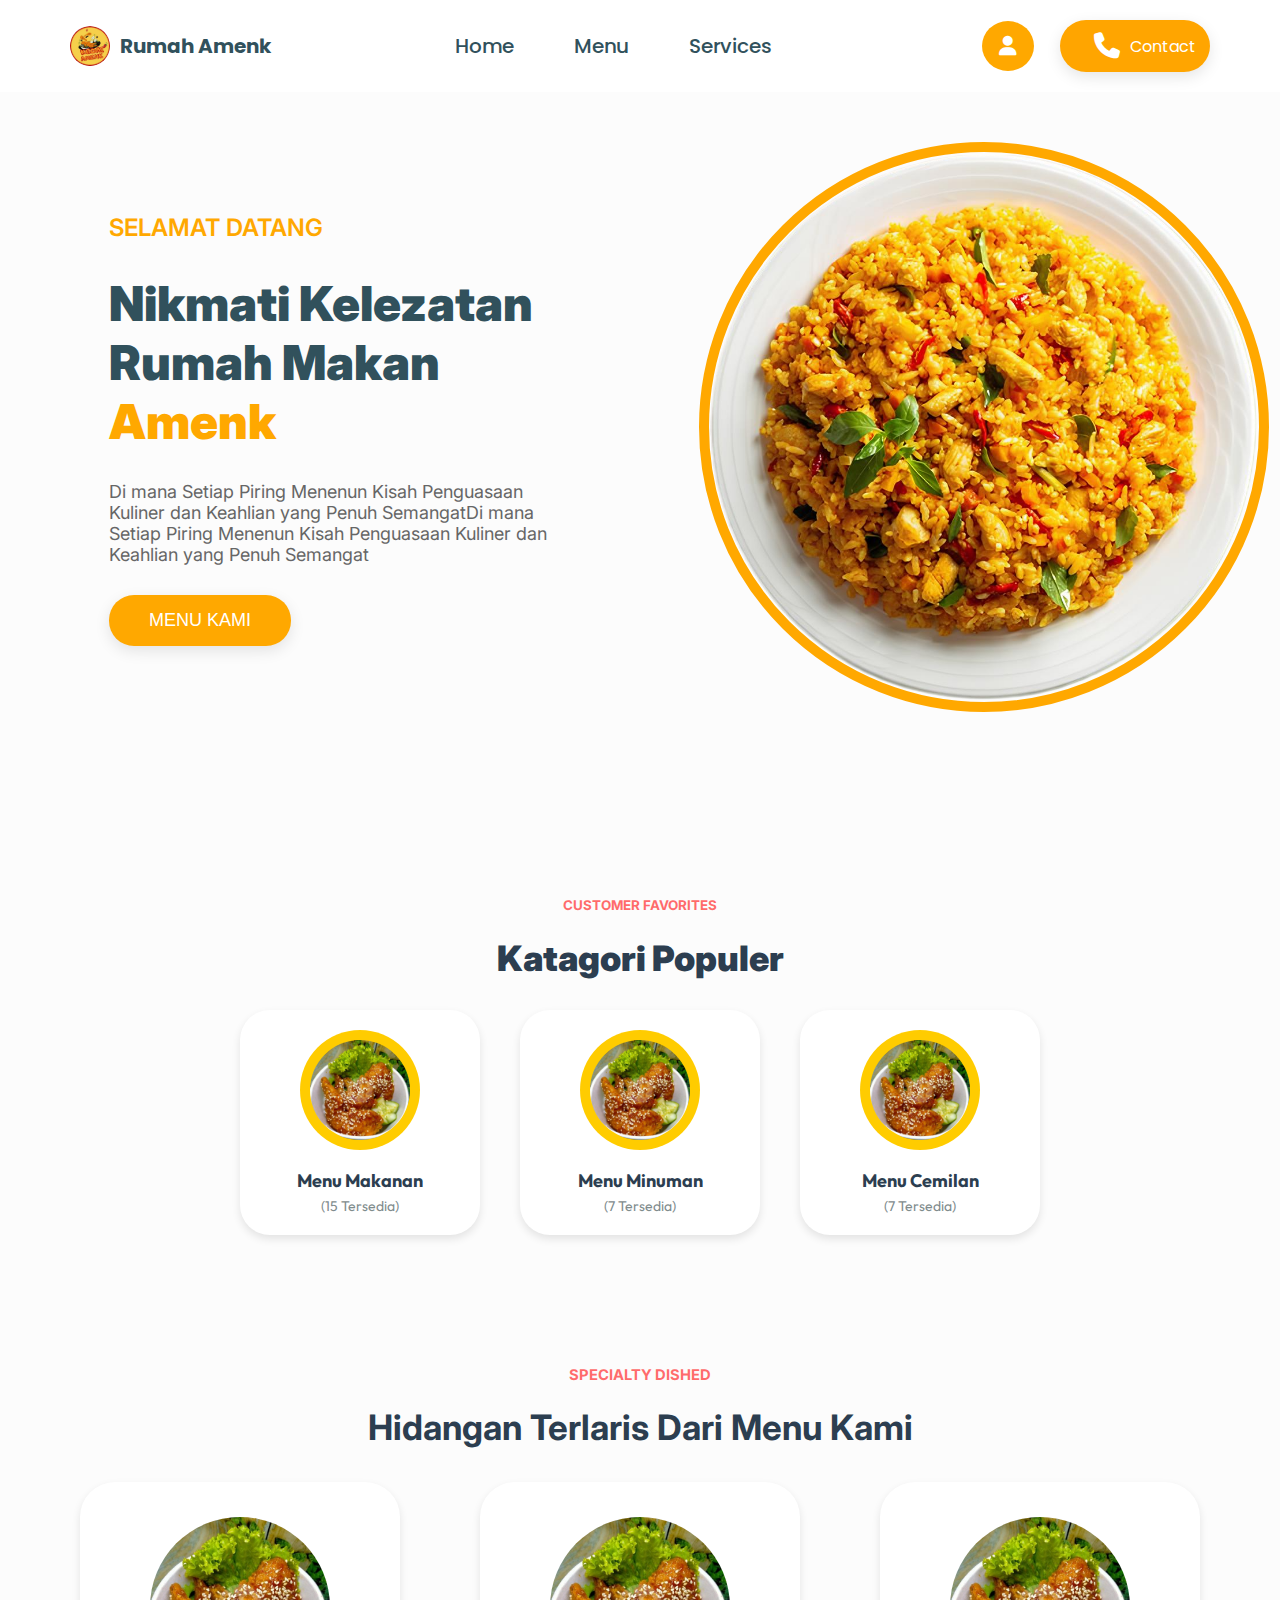
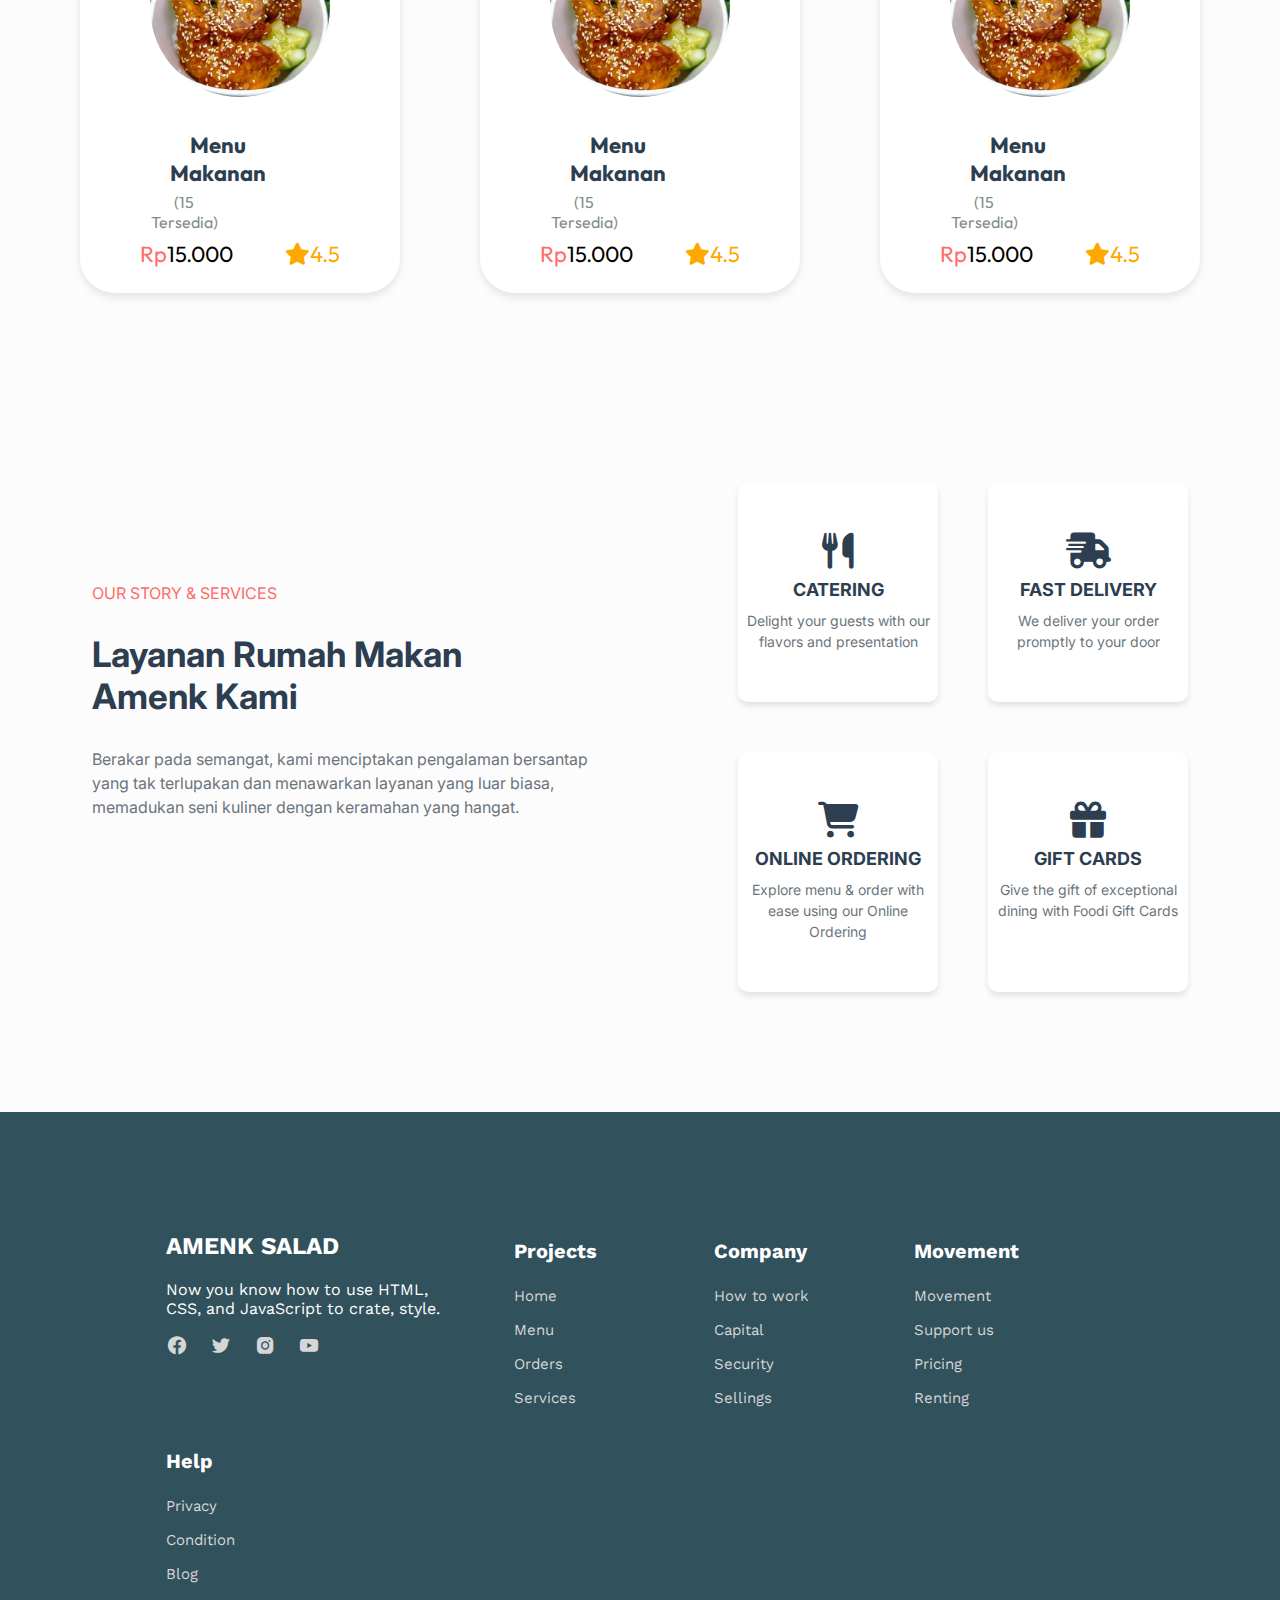
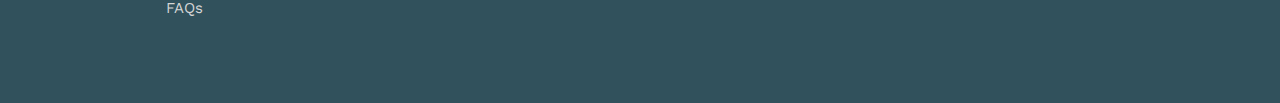
==== index.html @ 018db0a0 "fix" ====
<!DOCTYPE html>
<html lang="en">
<head>
    <meta charset="UTF-8">
    <meta name="viewport" content="width=device-width, initial-scale=1.0">
    <link href="/fontawesome-free-6.6.0-web/css/all.min.css " rel="stylesheet"/>
    <!-- Link Google Font -->
    <link rel="preconnect" href="https://fonts.gooleapis.com">
    <link rel="preconnect" href="https://fonts.gstatic.com" crossorigin>
    <link href="https://fonts.googleapis.com/css2?family=Work+Sans:wght@300;400;500;600;700;800;900&display=swap" rel="stylesheet"/>
    <!-- Link Google Font -->
    
    <!-- Boxicons Link -->
    <link rel="stylesheet"
    href="https://cdn.jsdelivr.net/npm/boxicons@latest/css/boxicons.min.css">
    <link rel="stylesheet"
    href="https://unpkg.com/boxicons@latest/css/boxicons.min.css">
    <!-- Boxicons Link -->

    <link rel="stylesheet" href="/CSS/style.css">
    <title>Rumah Amenk</title>
</head>
<body>
    <!-- navbar -->
    <nav>
        <div class="logo">
        <img
            alt="Logo of Rumah Amenk"
            src="/Kuning merah berilustrasi ayam geprek logo.jpg"
        />
        <span>Rumah Amenk</span>
        </div>
        <div class="menu">
        <a href="index.html">Home</a>
        <a href="menu.html">Menu</a>
        <!-- <a href="keranjang.html">Orders</a> -->
        <a href="#">Services</a>
        </div>
        <div class="icons">
            <!-- <a href="keranjang.html"><i class="fa-solid fa-cart-shopping"></i></a> -->
            <button class="jamet">
                <a href="Login.html"><i class="fa-solid fa-user"></i></a>
            </button>
            <button class="contact-btn">
                <i class="fa-solid fa-phone"></i>Contact
            </button>
        </div>
    </nav>
    <!-- navbar -->


    <!-- Halaman Pertama -->
    <div class="hero">
        <div class="text">
            <h2>SELAMAT DATANG</h2>
            <h1>Nikmati Kelezatan<br/>Rumah Makan
            <span>Amenk</span>
            </h1>
            <p>
                Di mana Setiap Piring Menenun Kisah Penguasaan Kuliner dan Keahlian yang Penuh SemangatDi mana Setiap Piring Menenun Kisah Penguasaan Kuliner dan Keahlian yang Penuh Semangat
            </p>
            <a href="menu.html"><button class="btn">MENU KAMI</button></a>
        </div>
            <div class="image">
                <img alt="A delicious plate of food from Rumah Amenk"  src="/Asset/SAVE_20241001_191543-fotor-bg-remover-20241001192220 (1).png" />
            </div>
        </div>
    <!-- Halaman Pertama -->   
    
    <!-- Halaman Kedua -->
        
        <div class="title">
            <div class="t1"><h6>CUSTOMER FAVORITES</h6></div>
            <div class="t2"><h6><span>Katagori Populer</span></h6></div>
        </div>

        <div class="cards">
            <div class="card">
                <img alt="Image of a burger" src="/Asset/Makanan Berat/Ayam Drakor.jpeg"/>
                <div class="card-title">Menu Makanan</div>
                <div class="card-subtitle">(15 Tersedia)</div>
            </div>
            <div class="card">
                <img alt="Image of a burger" src="/Asset/Makanan Berat/Ayam Drakor.jpeg"/>
                <div class="card-title">
                Menu Minuman
                </div>
                <div class="card-subtitle">
                (7 Tersedia)
                </div>
            </div>
            <div class="card">
                <img alt="Image of a burger" src="/Asset/Makanan Berat/Ayam Drakor.jpeg"/>
                <div class="card-title">
                Menu Cemilan
                </div>
                <div class="card-subtitle">
                (7 Tersedia)
                </div>
            </div>
        </div>
    <!-- Halaman Kedua -->
    
    <!-- Halaman Ketiga -->
    
    <div class="title-2">
        <div class="g1"><h6>SPECIALTY DISHED</h6></div>
        <div class="g2"><h6><span>Hidangan Terlaris Dari Menu Kami</span></h6></div>
    </div>

    <div class="makanan">
        <div class="menu-makanan">
            <img alt="Image of a burger" src="/Asset/Makanan Berat/Ayam Drakor.jpeg"/>
            <div class="alamak">
                <div class="menu-title">Menu Makanan</div>
                <div class="menu-subtitle">(15 Tersedia)</div>
            </div>

            <div class="harga">
                <div class="rp">
                    <div class="price"><span>Rp</span>15.000</div>
                </div>
                <div class="rating"><i class="fas fa-star"></i><span>4.5</span>
                </div>
            </div>
        </div>

        <div class="menu-makanan">
            <img alt="Image of a burger" src="/Asset/Makanan Berat/Ayam Drakor.jpeg"/>
            <div class="alamak">
                <div class="menu-title">Menu Makanan</div>
                <div class="menu-subtitle">(15 Tersedia)</div>
            </div>

            <div class="harga">
                <div class="rp">
                    <div class="price"><span>Rp</span>15.000</div>
                </div>
                <div class="rating"><i class="fas fa-star"></i><span>4.5</span>
                </div>
            </div>

        </div>

        <div class="menu-makanan">
            <img alt="Image of a burger" src="/Asset/Makanan Berat/Ayam Drakor.jpeg"/>
            <div class="alamak">
                <div class="menu-title">Menu Makanan</div>
                <div class="menu-subtitle">(15 Tersedia)</div>
            </div>

            <div class="harga">
                <div class="rp">
                    <div class="price"><span>Rp</span>15.000</div>
                </div>
                <div class="rating"><i class="fas fa-star"></i><span>4.5</span>
                </div>
            </div>

        </div>
    </div>
    <!-- halaman ketiga -->

    <!-- halama Keempat -->
    <div class="fantek">
        <div class="contak">
            <div class="aku">OUR STORY & SERVICES</div>
            <div class="titler">Layanan Rumah Makan<br>Amenk Kami</div>
            <div class="descriptionr">
                Berakar pada semangat, kami menciptakan pengalaman bersantap<br>  yang tak terlupakan dan menawarkan layanan yang luar biasa,<br>  memadukan seni kuliner dengan keramahan yang hangat.
            </div>
        </div>
        <div class="odol">
            <div class="services">
                <div class="service">
                    <i class="fas fa-utensils"></i>
                    <div class="service-titler">CATERING</div>
                    <div class="service-descriptionr">Delight your guests with our flavors and presentation</div>
                </div>
                <div class="service">
                    <i class="fas fa-shipping-fast"></i>
                    <div class="service-titler">FAST DELIVERY</div>
                    <div class="service-descriptionr">We deliver your order promptly to your door</div>
                </div>
            </div>
            <div class="services2">
                <div class="service">
                    <i class="fas fa-shopping-cart"></i>
                    <div class="service-titler">ONLINE ORDERING</div>
                    <div class="service-descriptionr">Explore menu & order with ease using our Online Ordering</div>
                </div>
                <div class="service">
                    <i class="fas fa-gift"></i>
                    <div class="service-titler">GIFT CARDS</div>
                    <div class="service-descriptionr">Give the gift of exceptional dining with Foodi Gift Cards</div>
                </div>
            </div>
        </div>
    </div>
    
    <!-- halama Keempat -->

        <!-- footer -->
        <footer>
            <section class="footer">
                <div class="footer-content">
                    <h2>AMENK SALAD</h2>
                    <p>Now you know how to use HTML, CSS, and JavaScript to crate, style.</p>
                    <div class="icon-foot">
                        <a href="#"><i class='bx bxl-facebook-circle'></i></a>
                        <a href="#"><i class='bx bxl-twitter' ></i></a>
                        <a href="#"><i class='bx bxl-instagram-alt' ></i></a>
                        <a href="#"><i class='bx bxl-youtube' ></i></a>
                    </div>
                </div>

                <div class="footer-content">
                    <h4>Projects</h4>
                    <li><a href="index.html">Home</a></li>
                    <li><a href="menu.html">Menu</a></li>
                    <li><a href="keranjang.html">Orders</a></li>
                    <li><a href="#">Services</a></li>
                </div>

                <div class="footer-content">
                    <h4>Company</h4>
                    <li><a href="#">How to work</a></li>
                    <li><a href="#">Capital</a></li>
                    <li><a href="#">Security</a></li>
                    <li><a href="#">Sellings</a></li>
                </div>

                <div class="footer-content">
                    <h4>Movement</h4>
                    <li><a href="#">Movement</a></li>
                    <li><a href="#">Support us</a></li>
                    <li><a href="#">Pricing</a></li>
                    <li><a href="#">Renting</a></li>
                </div>

                <div class="footer-content">
                    <h4>Help</h4>
                    <li><a href="#">Privacy</a></li>
                    <li><a href="#">Condition</a></li>
                    <li><a href="#">Blog</a></li>
                    <li><a href="#">FAQs</a></li>
                </div>

            </section>
        </footer>
        <!-- footer -->      
        <script src="/JS/navbar.js"></script>
</body>
</html>
---- CSS/style.css ----
@import url('https://fonts.googleapis.com/css2?family=Inter:ital,opsz,wght@0,14..32,100..900;1,14..32,100..900&family=Outfit:wght@100..900&family=Poppins:wght@100;400;500;600;700&display=swap');

body {

    margin: 0;
    padding: 0;
    background-color: #fcfcfc;
}

/* nav .logo img {
    height: 50px;
    width: 50px;
} */


/* navbar */
nav {
    font-family: "Poppins", sans-serif;
    font-weight: 500;
    font-style: normal;
    display: flex;
    justify-content: space-between;
    align-items: center;
    padding: 20px 0px 20px 0px;
    background-color: #ffffff;
}
nav .logo {
    font-family: "Poppins", sans-serif;
    font-weight: 600;
    font-style: normal;
    display: flex;
    align-items: center;
    margin-left: 70px;
}
nav .logo img {
    height: 40px;
    margin-right: 10px;
    border-radius: 50%;
}
nav .logo span {
    font-size: 20px;
    font-weight: bold;
    color: #31515C; 
}
nav .menu {
    display: flex;
    align-items: center;
}
nav .menu a {
    margin: 0 30px;
    text-decoration: none;
    color: #31515C;
    font-size: 20px;
    transition: all .40s ease;
}
nav .menu a:hover {
    color: #FFA800;
}
nav .menu a.active {
    color: #FFA800;
}
nav .icons {
    display: flex;
}

nav .icons i {
    cursor: pointer;
    font-size: 26px;
    margin: 0 20px;
    color: #FFA800;
}

nav .jamet {
    font-family: 'poppins', serif;
    border: none;
    cursor: pointer;
    background-color: #fff;
    i {
        background-color: #ffa800;
    color: #ffffff;
    padding: 15px 17px 15px 17px;
    margin-right: 20px;
    border: none;
    border-radius: 50% 50% 50% 50%;
    }
}

nav .jamet i {
    color: #ffffff;
    font-size: 20px;
}


nav .contact-btn {
    font-family: 'poppins', serif;
    background-color: #ffa500;
    color: #ffffff;
    padding: 8px 14px;
    margin-right: 70px;
    border: none;
    border-radius: 30px;
    font-size: 16px;
    cursor: pointer;
    display: flex;
    align-items: center;
    box-shadow: 0 5px 15px rgba(0, 0, 0, 0.1);
    transition: background-color 0.3s ease;
}

nav .contact-btn i {
    margin-right: 10px;
    color: #ffffff;
}
nav .contact-btn:hover {
    background-color: #FFA800;
    
}
/* navbar */

/* halaman Pertama */

/* .container {
    width: 100%;
    height: 100%;
} */

.hero {
    font-family: "Inter", sans-serif;
    font-weight: 200;
    display: flex;
    justify-content: space-around;
    align-items: center;
    padding: 50px;
}
.hero .text {
    max-width: 40%;
}

.hero .text h2 {
    font-family: "Inter", sans-serif;
    font-weight: 600;
    font-style: normal;
    padding-bottom: 2rem;
    font-size: 24px;
    color: #FFA800;
    margin: 0;
}
.hero .text h1 {
    font-family: "Inter", sans-serif;
    font-weight:900;

    font-size: 48px;
    color: #31515C;
    margin: 0;
}
.hero .text h1 span {
    color: #FFA800;
}
.hero .text p {
    font-family: "Inter", sans-serif;
    font-weight: 400;
    padding-bottom: 10px;
    padding-top: 10px;
    font-size: 18px;
    color: #666666;
    margin: 20px 0;
}

/* .hero .btn {
    
} */

.hero .text .btn {
    background-color: #FFA800;
    color: #ffffff;
    padding: 15px 40px;
    border: none;    
    border-radius: 25px;
    font-size: 18px;
    cursor: pointer;
    box-shadow: 0 5px 15px rgba(0, 0, 0, 0.1);
    transition: all .40s ease;
    transition: background-color 0.3s ease;
}
.hero .text .btn:hover {
    background-color: #31515C;
}
.hero .image {
    max-width: 40%;
}
.hero .image img {
    height: 55  0px;
    width: 550px;
    border-radius: 50%;
    border: 10px solid #FFA800;
}
/* halaman Pertama */

/* halaman Kedua */


.title {
    display: flex;
    color: #ff6b6b;
    font-size: 20px;
    align-items: center;
    justify-content: center;
    flex-direction: column;
    font-family: 'inter',serif;
    padding-top: 100px;
}

.title .t1 {
    height: 40px;
}


.title span {
    color: #2c3e50;
    font-size: 35px;
    font-weight: 900;
}
.cards {
    font-family: 'outfit',serif;
    display: flex;
    justify-content: center;
    gap: 40px;
}
.card {
    background-color: #ffffff;
    border-radius: 30px;
    box-shadow: 0 4px 8px rgba(0, 0, 0, 0.1);
    width: 200px;
    padding: 20px;
    /* cursor: pointer; */
    transition: all .40s ease;
    text-align: center;
}

.cards .card:hover {
    transform: translateY(-5px) translateX(-5px); 
}
.card img {
    width: 100px;
    height: 100px;
    border-radius: 50%;
    background-color: #ffcc00;
    padding: 10px;
}
.card-title {
    color: #2c3e50;
    font-size: 18px;
    font-weight: bold;
    margin-top: 15px;
}
.card-subtitle {
    color: #7f8c8d;
    font-size: 14px;
    margin-top: 5px;
}
/* halaman Kedua */

/* halaman Ketiga */

    .title-2 {
        display: flex;
        color: #ff6b6b;
        font-size: 22px;
        justify-content: center;
        align-items: center;
        flex-direction: column;
        font-family: 'inter',serif;
        padding-top: 6rem;
    }
    
    .title-2 .g1 {
        height: 40px;
    }
    
    
    .title-2 span {
        color: #2c3e50;
        font-size: 35px;
        font-weight: bold;
    }

    .makanan {
        font-family: 'outfit',serif;
        display: flex;
        justify-content: center;
        gap: 80px;
    }
    .menu-makanan {
        background-color: #ffffff;
        border-radius: 35px;
        box-shadow: 0 4px 8px rgba(0, 0, 0, 0.1);
        width: 200px;
        text-align: center;
        padding: 25px 60px;
        transition: all .90s ease;
    }
    
    .menu-makanan img {
        width: 180px;
        height: 180px;
        border-radius: 50%;
        padding: 10px;
    }
    .menu-title {
        color: #2c3e50;
        font-size: 22px;
        font-weight: bold;
        padding-right: 45px;
        padding-top: 20px;
    }

    .menu-subtitle {
        color: #7f8c8d;
        font-size: 16px;
        margin-top: 5px;
        height: 28px;
        padding-right: 112px;
    }

    .menu-makanan .harga {
        display: flex;
        justify-content: space-between;
        padding-top: 20px;
    }
    .menu-makanan .rp {
        font-family: 'outfit',serif;
    }

    .menu-makanan .price {
        font-weight: medium;
        font-size: 22px;
    }
    .menu-makanan .price span {
        color: #ff6b6b;
        font-weight: medium;
    }

    .menu-makanan .rating {
        color: #FFA800;
        font-family: 'outfit',serif;
    }

    .menu-makanan .rating i {
    font-size: 22px;
    }

    .menu-makanan .rating span {
        font-size: 22px;
    }

    .makanan .menu-makanan:hover {
        transform: translateY(-8px) translateX(-8px); 
    }

/* halaman Ketiga */


/* halama Keempat  */
.fantek {
    text-align: left;
    padding: 20px;
    margin: 170px 0px 100px 0px;
    display: flex;
    justify-content: center ;
    font-family: 'inter',serif;
}

.fantek .contak {
    font-size: 22px;
    margin: 100px 100px 0px 0px;
}

.aku {
    color: #ff6b6b;
    font-size: 16px;
    font-weight: medium;
    margin-bottom: 30px;
}

.titler {
    color: #2d3e50;
    font-size: 35px;
    font-weight: bold;
    margin-bottom: 30px;
}

.descriptionr {
    color: #6c757d;
    font-size: 16px;
    line-height: 1.5;
    margin-bottom: 30px;
}

.odol .services {
    display: flex;
    flex-direction: row;
    padding-bottom: 50px;

}

.odol .services2 {
    display: flex;
    flex-direction: row;
}

.service {
    background-color: #ffffff;
    border-radius: 10px;
    box-shadow: 0 4px 6px rgba(0, 0, 0, 0.1);
    padding: 50px 0px 50px 0px;
    margin-left: 50px;
    text-align: center;
    flex: 1 1 calc(50% - 20px);
    cursor: pointer;
    transition: all .40s ease;
    max-width: 200px;
}

.service:hover {
    background-color: #FFA800;
    color: #fff;
    i{
        color: #fff;
    } 
    .service-titler {
        color: #fff;
    }
    .service-descriptionr {
        color: #fff;
    }
}

.service i {
    font-size: 36px;
    color: #2d3e50;
    margin-bottom: 10px;
}
.service-titler {
    color: #2d3e50;
    font-size: 18px;
    font-weight: bold;
    margin: 0 0 10px 0;
}
.service-descriptionr {
    color: #6c757d;
    font-size: 14px;
    line-height: 1.5;
}

/* halama Keempat  */


/* footer */    

footer {
    height: 100%;
    width: 100%;
    background: #31515C;
    text-decoration: none;
    list-style: none;
    font-family: 'Work Sans', sans-serif;
}

section {
    padding: 100px 13% 70px;
}

.footer {
    display: grid;
    grid-template-columns: repeat(auto-fit,minmax(200px, auto));
    gap: 3.5 rem;
    background: #31515C;
    left: 0;
    right: 0;
    bottom: 0;
}

.footer-content{
    margin-right: 70px;
    color: #fff;
}

.footer-content h2 {
    font-weight: bolder;
    
}

.footer-content h4{
    color: #fff;
    margin-bottom: 1.5rem;
    font-size: 20px;
}

.footer-content li{
    margin-bottom: 16px;
}

.footer-content li a {
    display: block;
    color: #d6d6d6;
    text-decoration: none;
    list-style: none;
    font-size: 15px;
    font-weight: 400;
    transition: all .40s ease;
}


.footer-content li a:hover {
    transform: translateY(-3px) translateX(-5px);
    color: #fff;
}

.footer-conter p {
    color: #d6d6d6;
    font-size: 16px;
    line-height: 30px;
    margin: 20px 0;
}

.icon-foot a{
    display: inline-block;
    font-size: 22px;
    color: #d6d6d6;
    margin-right: 17px;
    transition: all .40s ease;
}

.icon-foot a:hover {
    color: #fff;
    transform: translateY(-5px);
}

/* @media (max max-width:1690){
    section {
        padding: 50px 5% 50px;
    }
}

@media (max max-width:1120px){
    .footer {
        display: grid;
        grid-template-columns: repeat(auto-fit,minmax(300px, auto));
        gap: 2 rem;
    }
}

@media (max max-width:700px){
    .footer {
        display: grid;
        grid-template-columns: repeat(auto-fit,minmax(150px, auto));
        gap: 2.5rem;
    }
} */

/* footer */































/* Footer */
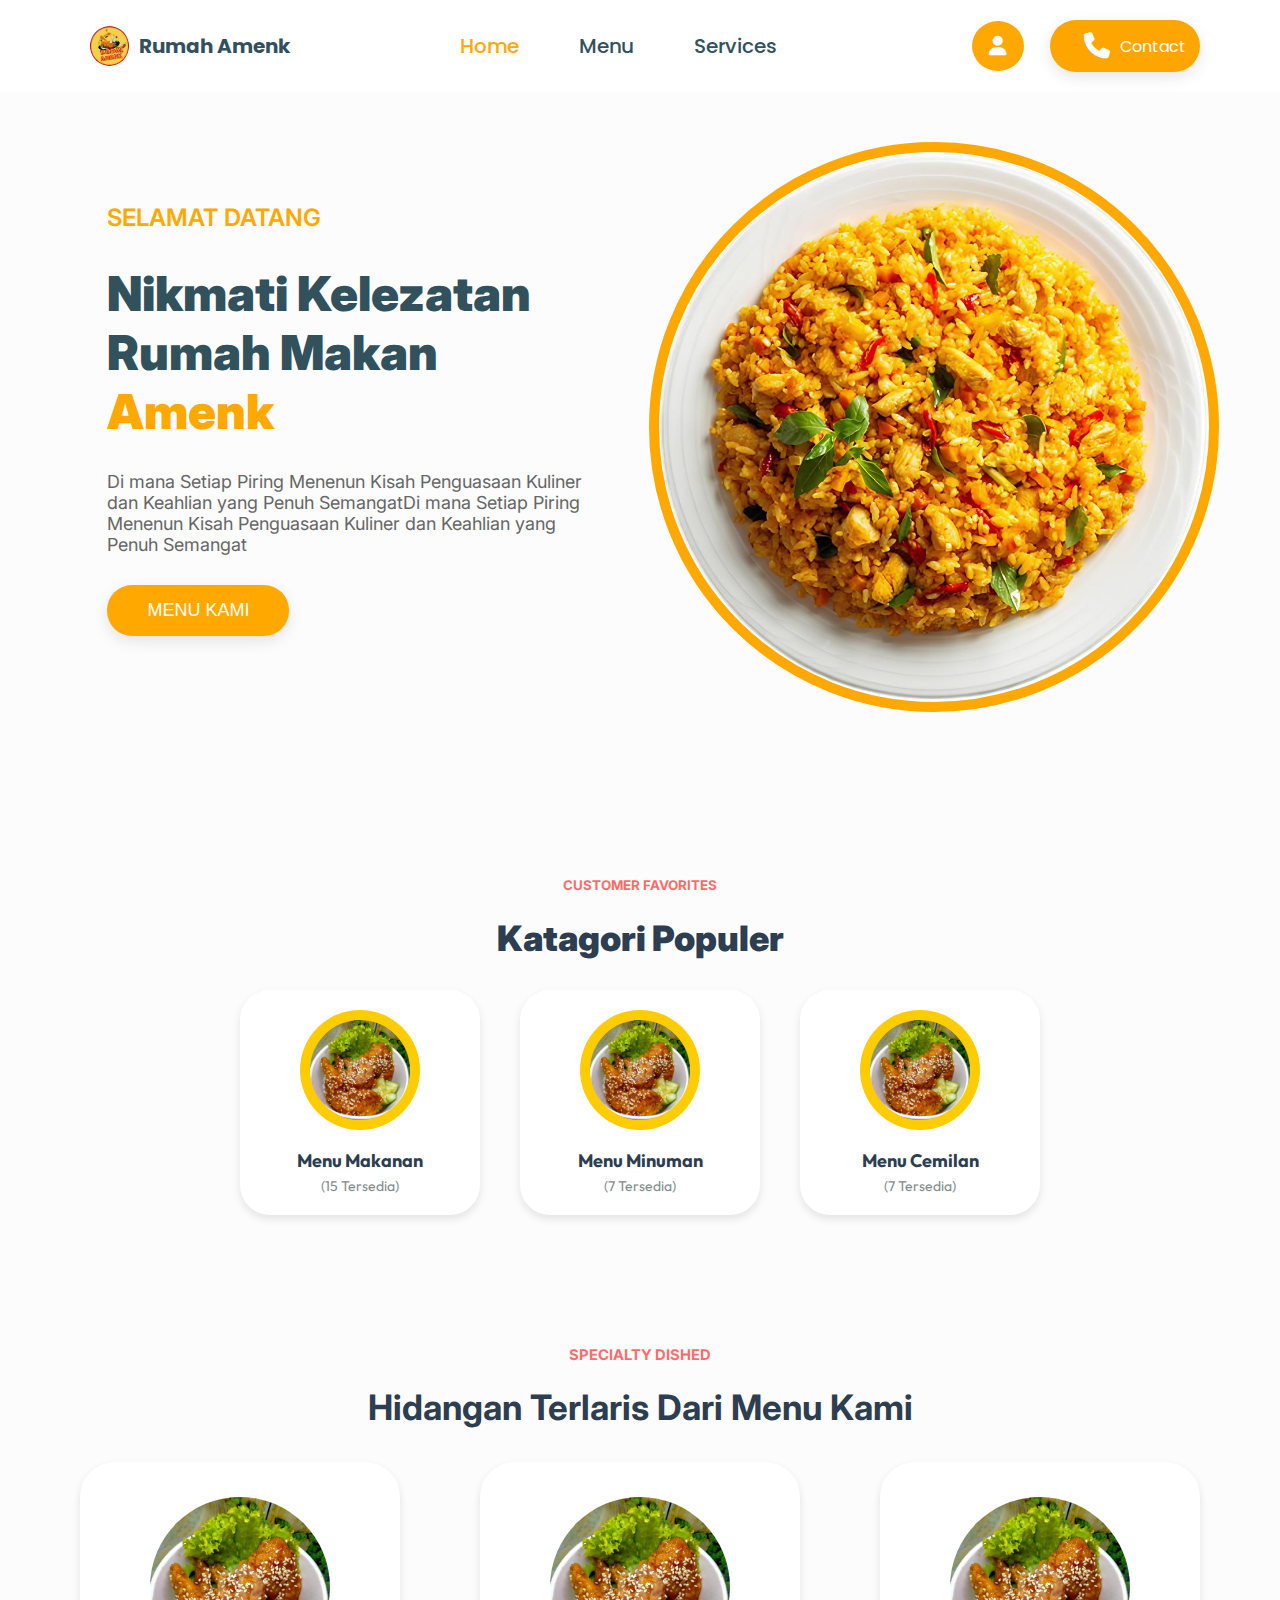
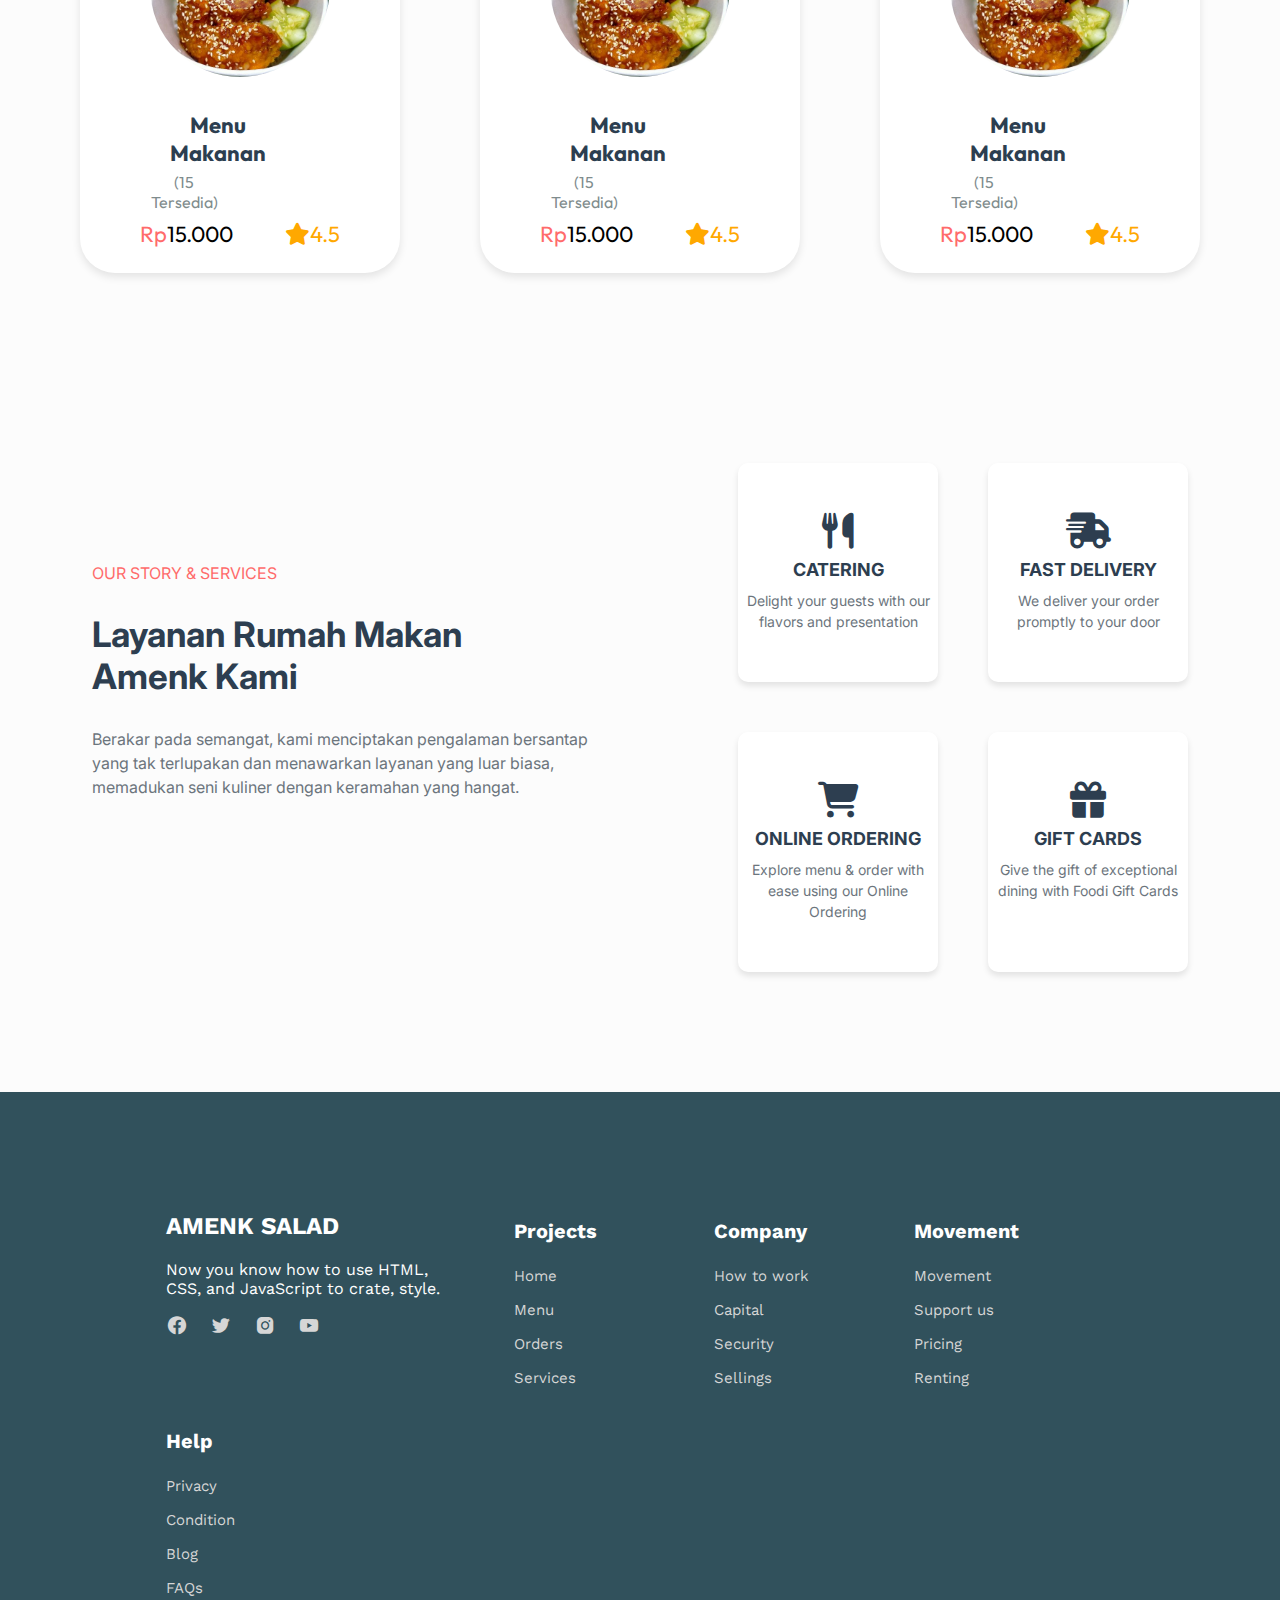
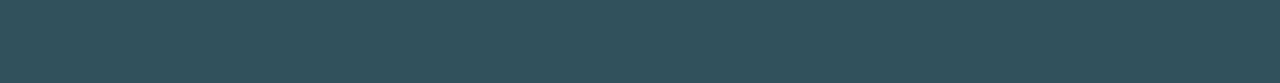
==== commit 89c46bfb: "fix" ====
--- a/index.html
+++ b/index.html
@@ -31,7 +31,7 @@
         <span>Rumah Amenk</span>
         </div>
         <div class="menu">
-        <a href="index.html">Home</a>
+        <a class="active" href="index.html">Home</a>
         <a href="menu.html">Menu</a>
         <!-- <a href="keranjang.html">Orders</a> -->
         <a href="#">Services</a>
--- a/CSS/style.css
+++ b/CSS/style.css
@@ -19,7 +19,7 @@
     font-weight: 500;
     font-style: normal;
     display: flex;
-    justify-content: space-between;
+    justify-content: space-around;
     align-items: center;
     padding: 20px 0px 20px 0px;
     background-color: #ffffff;
@@ -30,7 +30,7 @@
     font-style: normal;
     display: flex;
     align-items: center;
-    margin-left: 70px;
+    margin-left: 20px;
 }
 nav .logo img {
     height: 40px;
@@ -42,6 +42,11 @@
     font-weight: bold;
     color: #31515C; 
 }
+
+nav .active {
+    color: #FFA800;
+}
+
 nav .menu {
     display: flex;
     align-items: center;
@@ -96,7 +101,7 @@
     background-color: #ffa500;
     color: #ffffff;
     padding: 8px 14px;
-    margin-right: 70px;
+    margin-right: 10px;
     border: none;
     border-radius: 30px;
     font-size: 16px;
@@ -130,10 +135,12 @@
     display: flex;
     justify-content: space-around;
     align-items: center;
-    padding: 50px;
+    width: 95%;
+    padding: 30px 0px 30px 30px;
 }
 .hero .text {
     max-width: 40%;
+    margin-left: 50px;
 }
 
 .hero .text h2 {
@@ -186,11 +193,13 @@
     background-color: #31515C;
 }
 .hero .image {
-    max-width: 40%;
+    max-width: 50%;
+    max-height: 50%;
 }
 .hero .image img {
-    height: 55  0px;
+    height: 550px;
     width: 550px;
+    margin-top: 20px;
     border-radius: 50%;
     border: 10px solid #FFA800;
 }
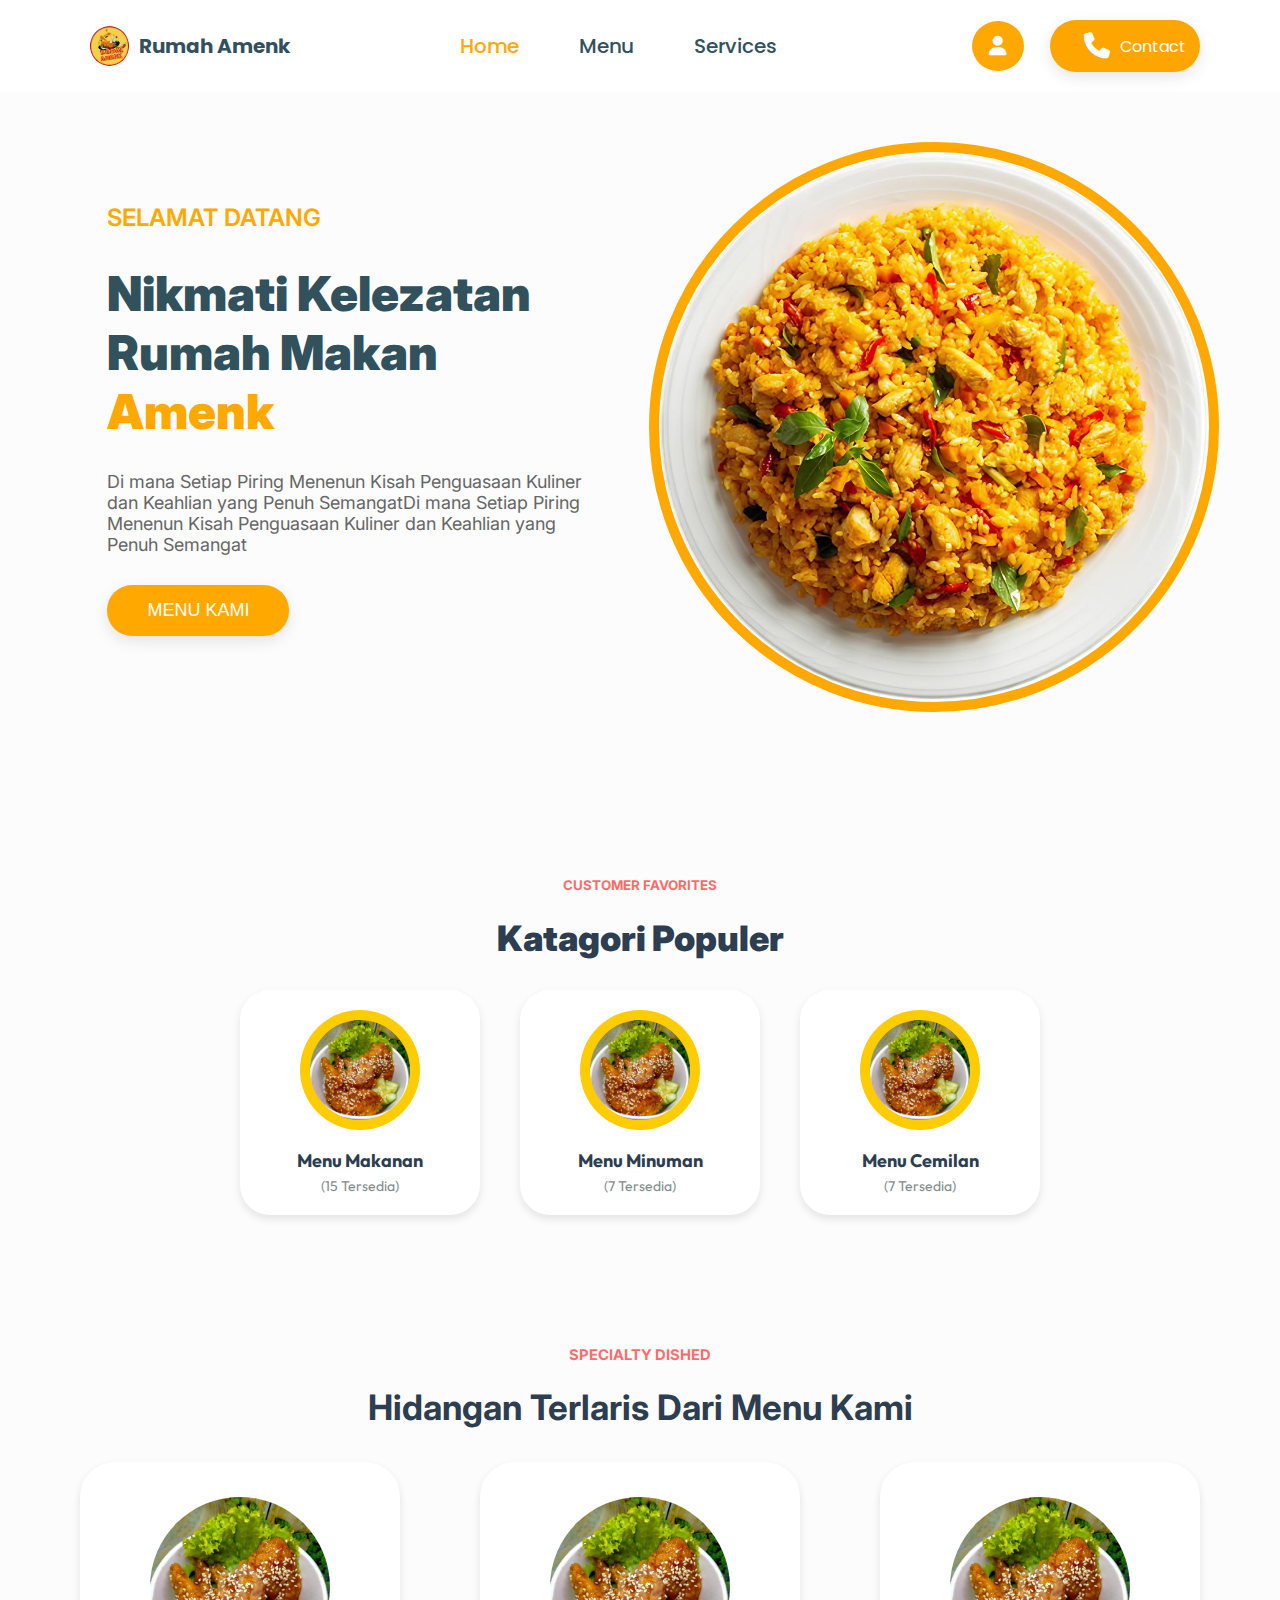
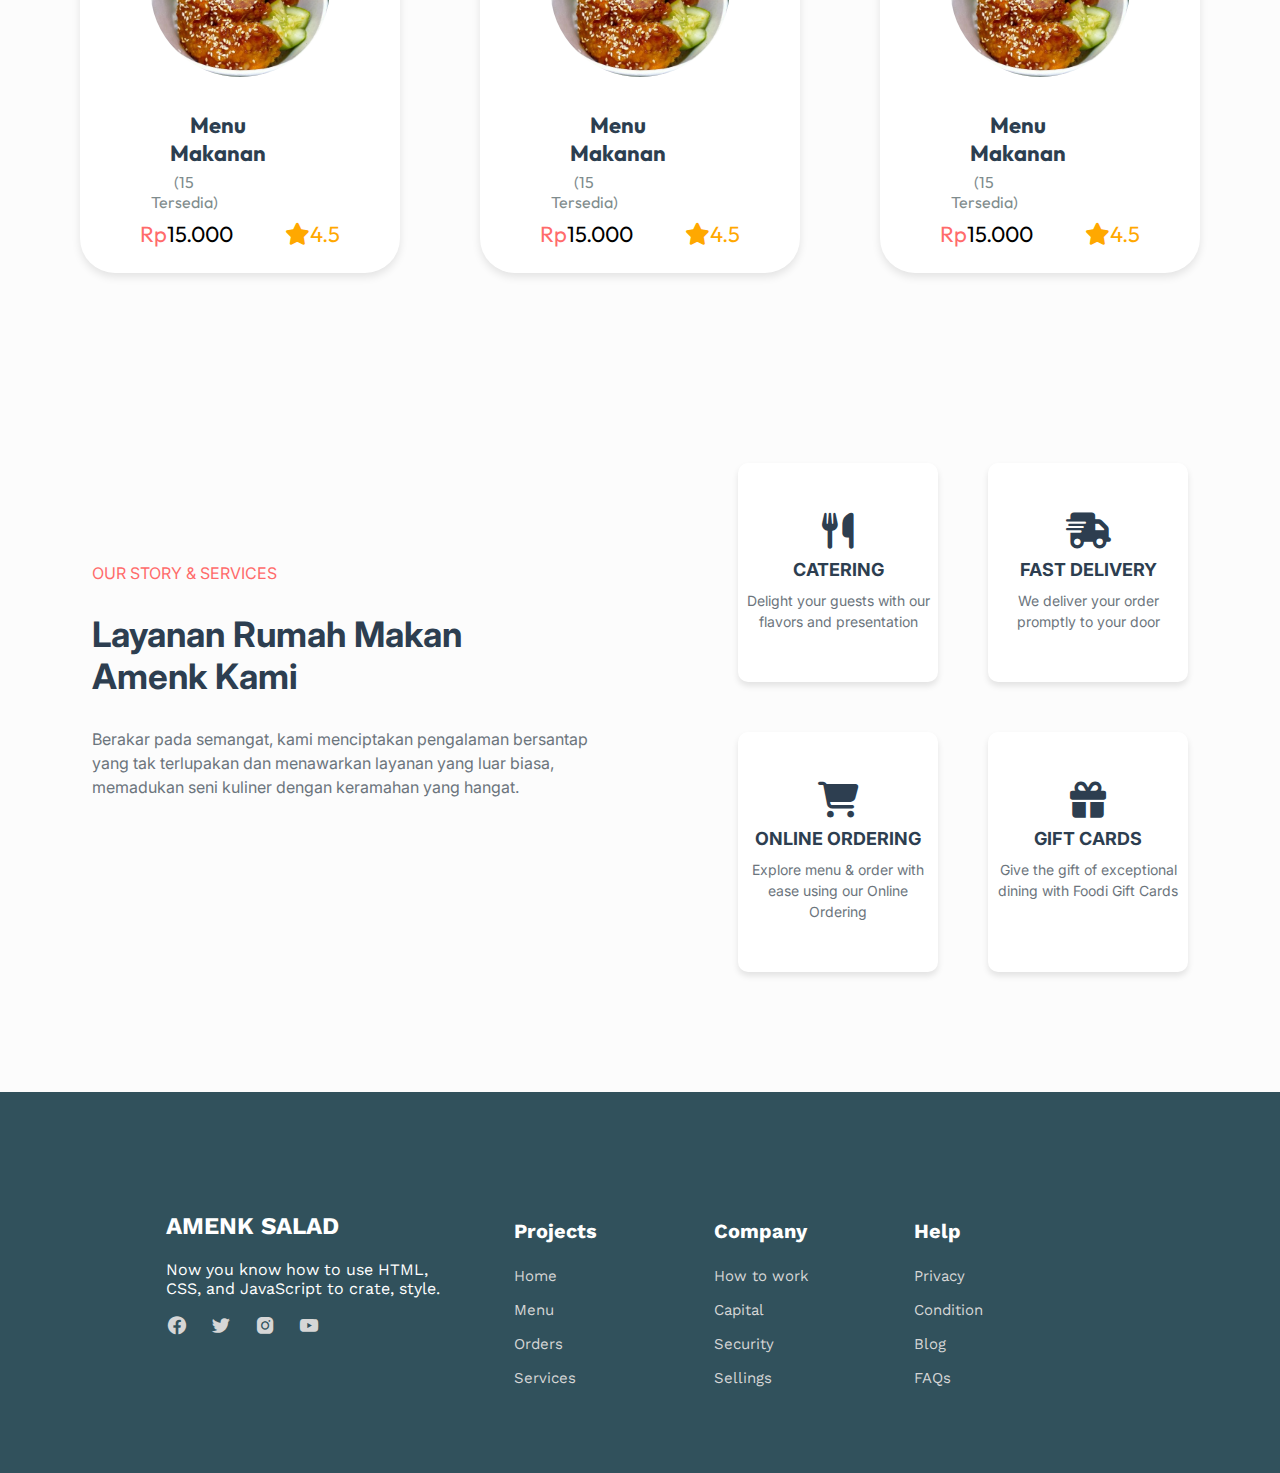
==== commit 30fc8248: "fix" ====
--- a/index.html
+++ b/index.html
@@ -231,14 +231,6 @@
                 </div>
 
                 <div class="footer-content">
-                    <h4>Movement</h4>
-                    <li><a href="#">Movement</a></li>
-                    <li><a href="#">Support us</a></li>
-                    <li><a href="#">Pricing</a></li>
-                    <li><a href="#">Renting</a></li>
-                </div>
-
-                <div class="footer-content">
                     <h4>Help</h4>
                     <li><a href="#">Privacy</a></li>
                     <li><a href="#">Condition</a></li>
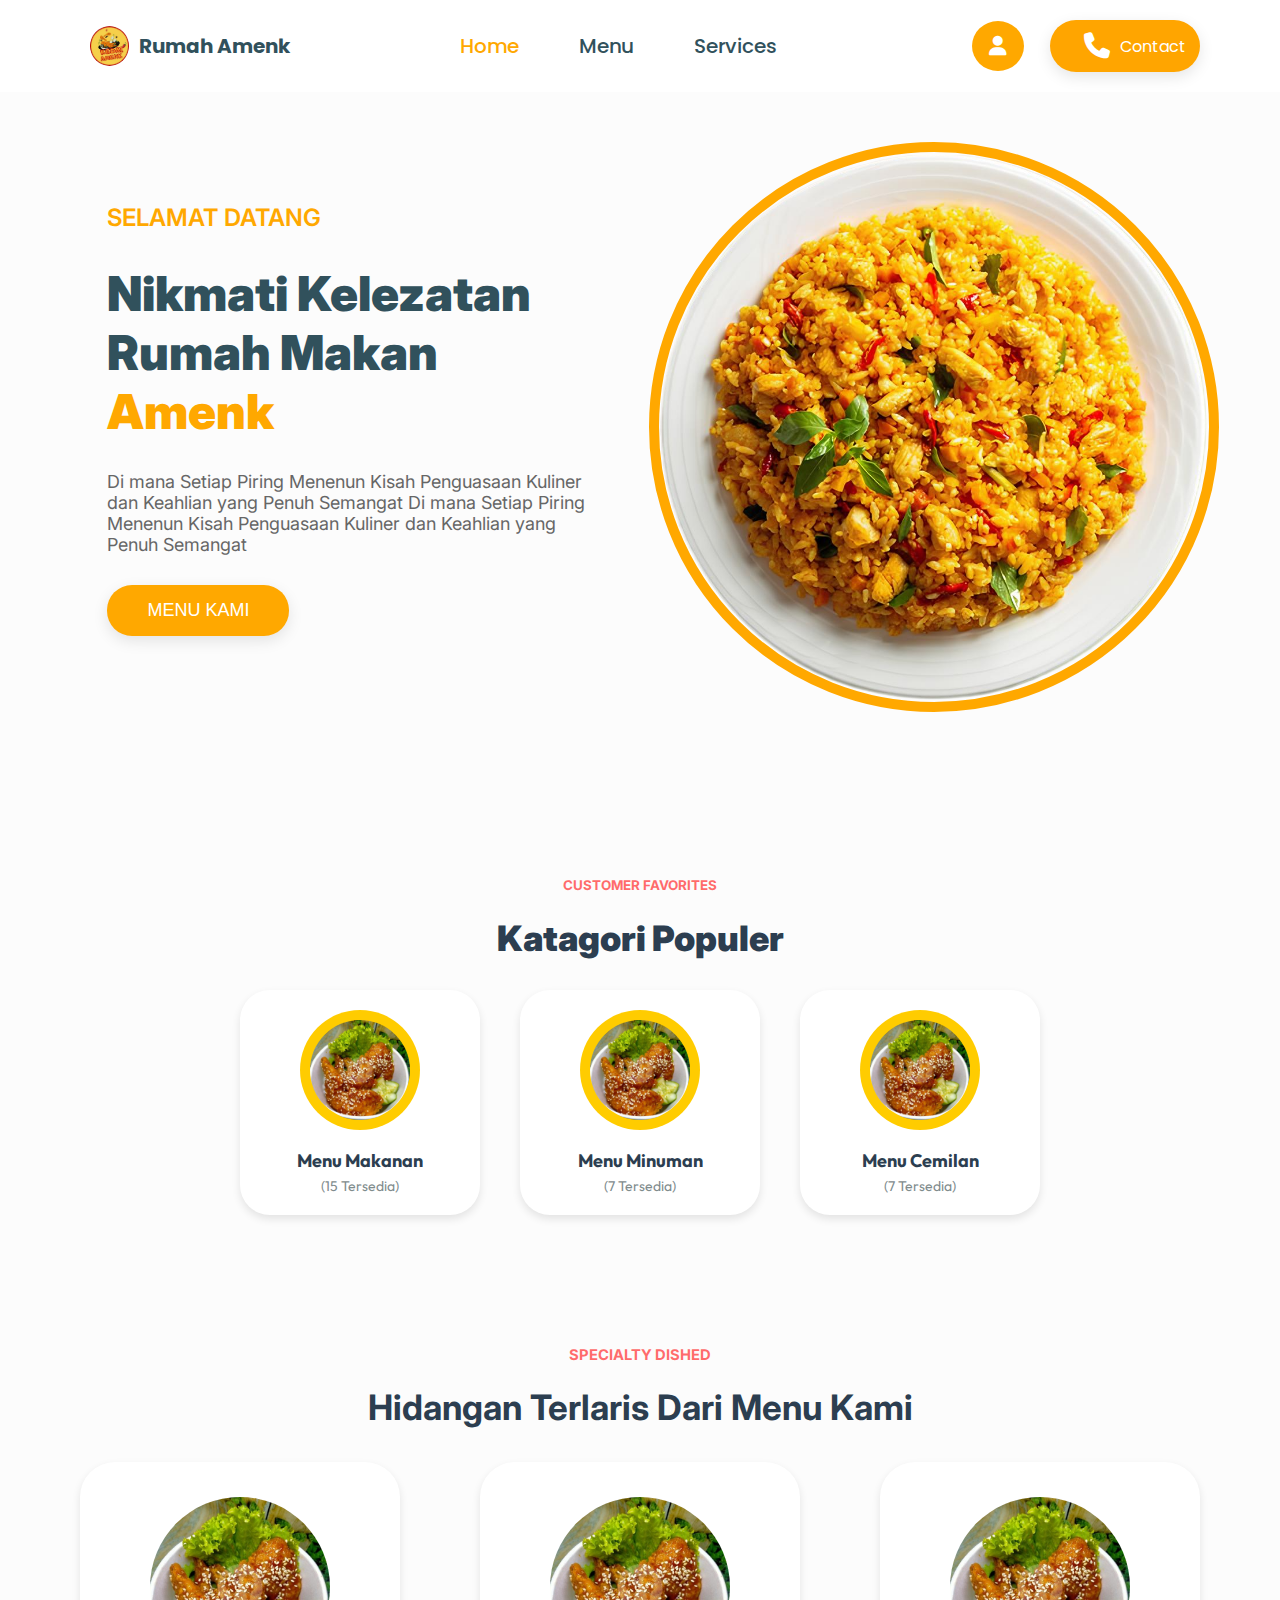
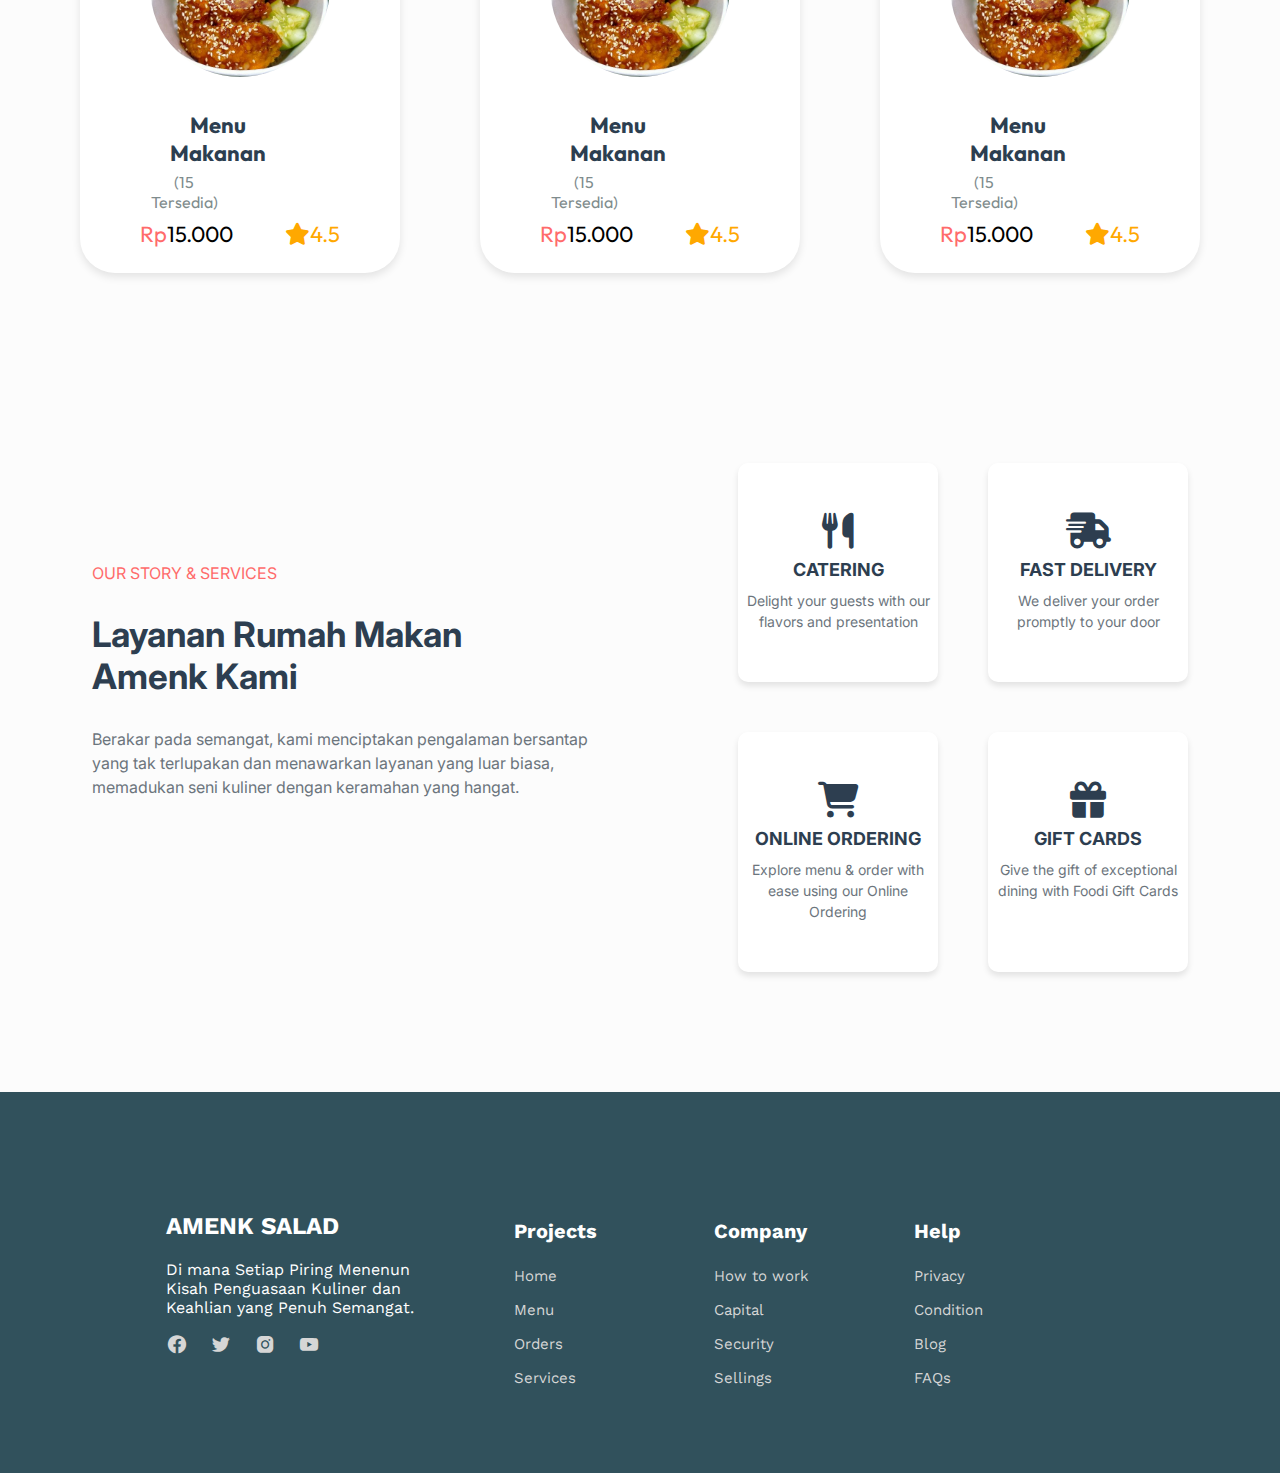
==== commit e7f3483e: "fix" ====
--- a/index.html
+++ b/index.html
@@ -57,7 +57,7 @@
             <span>Amenk</span>
             </h1>
             <p>
-                Di mana Setiap Piring Menenun Kisah Penguasaan Kuliner dan Keahlian yang Penuh SemangatDi mana Setiap Piring Menenun Kisah Penguasaan Kuliner dan Keahlian yang Penuh Semangat
+                Di mana Setiap Piring Menenun Kisah Penguasaan Kuliner dan Keahlian yang Penuh Semangat Di mana Setiap Piring Menenun Kisah Penguasaan Kuliner dan Keahlian yang Penuh Semangat
             </p>
             <a href="menu.html"><button class="btn">MENU KAMI</button></a>
         </div>
@@ -205,7 +205,7 @@
             <section class="footer">
                 <div class="footer-content">
                     <h2>AMENK SALAD</h2>
-                    <p>Now you know how to use HTML, CSS, and JavaScript to crate, style.</p>
+                    <p>Di mana Setiap Piring Menenun Kisah Penguasaan Kuliner dan Keahlian yang Penuh Semangat.</p>
                     <div class="icon-foot">
                         <a href="#"><i class='bx bxl-facebook-circle'></i></a>
                         <a href="#"><i class='bx bxl-twitter' ></i></a>
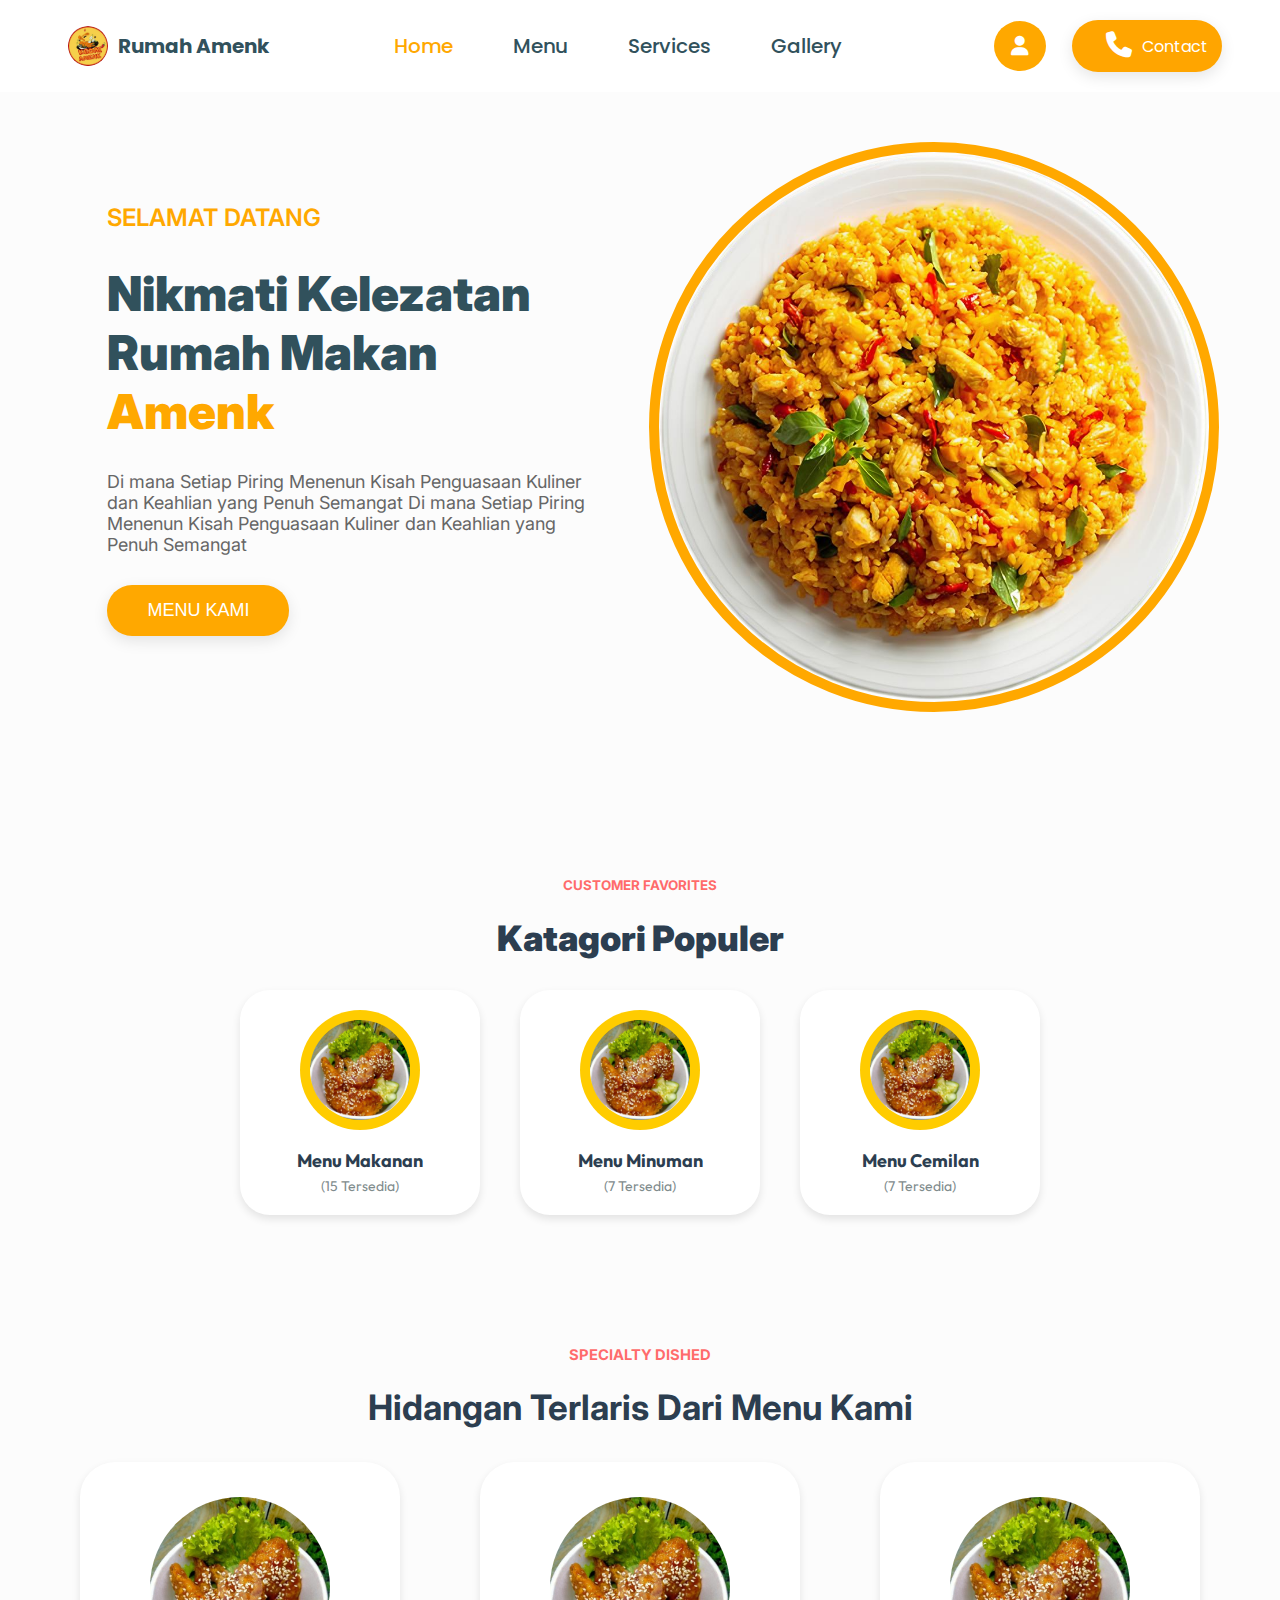
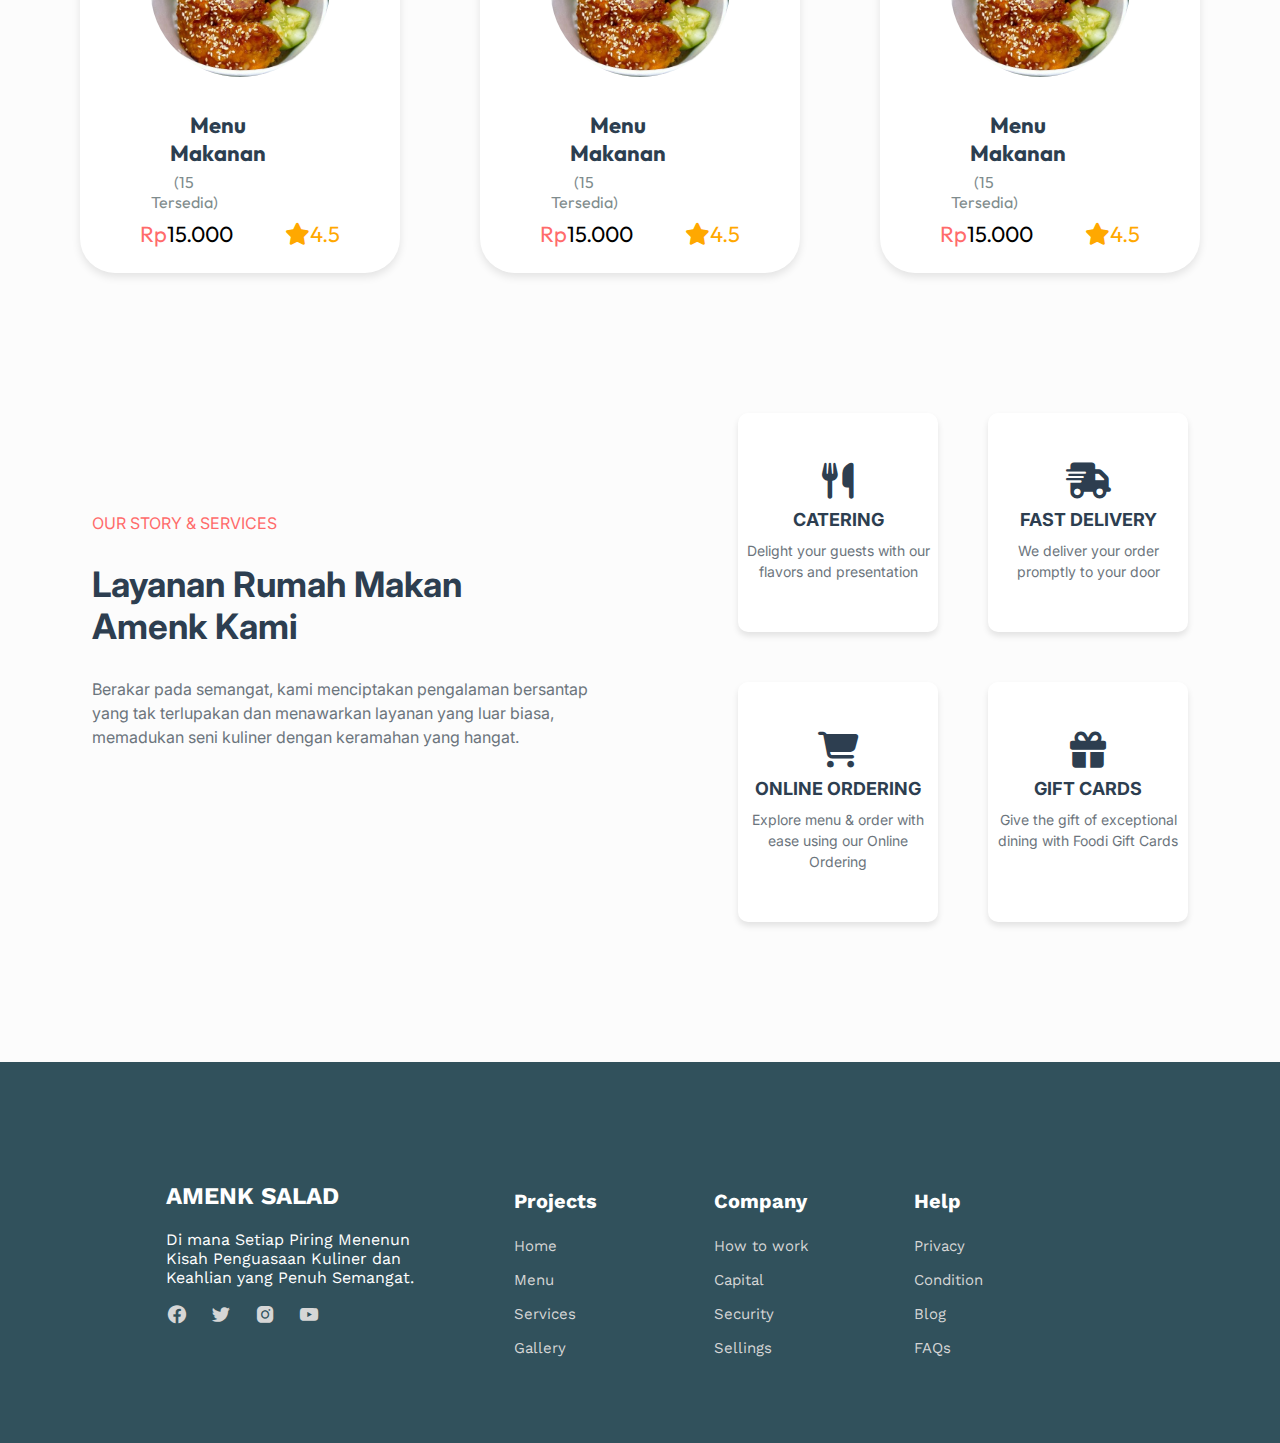
==== commit 8ef6f6b1: "fix" ====
--- a/index.html
+++ b/index.html
@@ -34,7 +34,8 @@
         <a class="active" href="index.html">Home</a>
         <a href="menu.html">Menu</a>
         <!-- <a href="keranjang.html">Orders</a> -->
-        <a href="#">Services</a>
+        <a href="#serv">Services</a>
+        <a href="gallery.html">Gallery</a>
         </div>
         <div class="icons">
             <!-- <a href="keranjang.html"><i class="fa-solid fa-cart-shopping"></i></a> -->
@@ -42,7 +43,7 @@
                 <a href="Login.html"><i class="fa-solid fa-user"></i></a>
             </button>
             <button class="contact-btn">
-                <i class="fa-solid fa-phone"></i>Contact
+                <a href="contact.html"><i class="fa-solid fa-phone"></i></a>Contact
             </button>
         </div>
     </nav>
@@ -162,7 +163,7 @@
     <!-- halaman ketiga -->
 
     <!-- halama Keempat -->
-    <div class="fantek">
+    <div class="arya" id="serv">
         <div class="contak">
             <div class="aku">OUR STORY & SERVICES</div>
             <div class="titler">Layanan Rumah Makan<br>Amenk Kami</div>
@@ -218,8 +219,8 @@
                     <h4>Projects</h4>
                     <li><a href="index.html">Home</a></li>
                     <li><a href="menu.html">Menu</a></li>
-                    <li><a href="keranjang.html">Orders</a></li>
-                    <li><a href="#">Services</a></li>
+                    <li><a href="#serv">Services</a></li>
+                    <li><a href="gallery.html">Gallery</a></li>
                 </div>
 
                 <div class="footer-content">
--- a/CSS/style.css
+++ b/CSS/style.css
@@ -5,6 +5,10 @@
     margin: 0;
     padding: 0;
     background-color: #fcfcfc;
+}
+
+* {
+    scroll-behavior: smooth;
 }
 
 /* nav .logo img {
@@ -370,16 +374,15 @@
 
 
 /* halama Keempat  */
-.fantek {
+.arya {
     text-align: left;
-    padding: 20px;
-    margin: 170px 0px 100px 0px;
+    padding: 140px 0px 140px 0px;
     display: flex;
     justify-content: center ;
     font-family: 'inter',serif;
 }
 
-.fantek .contak {
+.arya .contak {
     font-size: 22px;
     margin: 100px 100px 0px 0px;
 }
